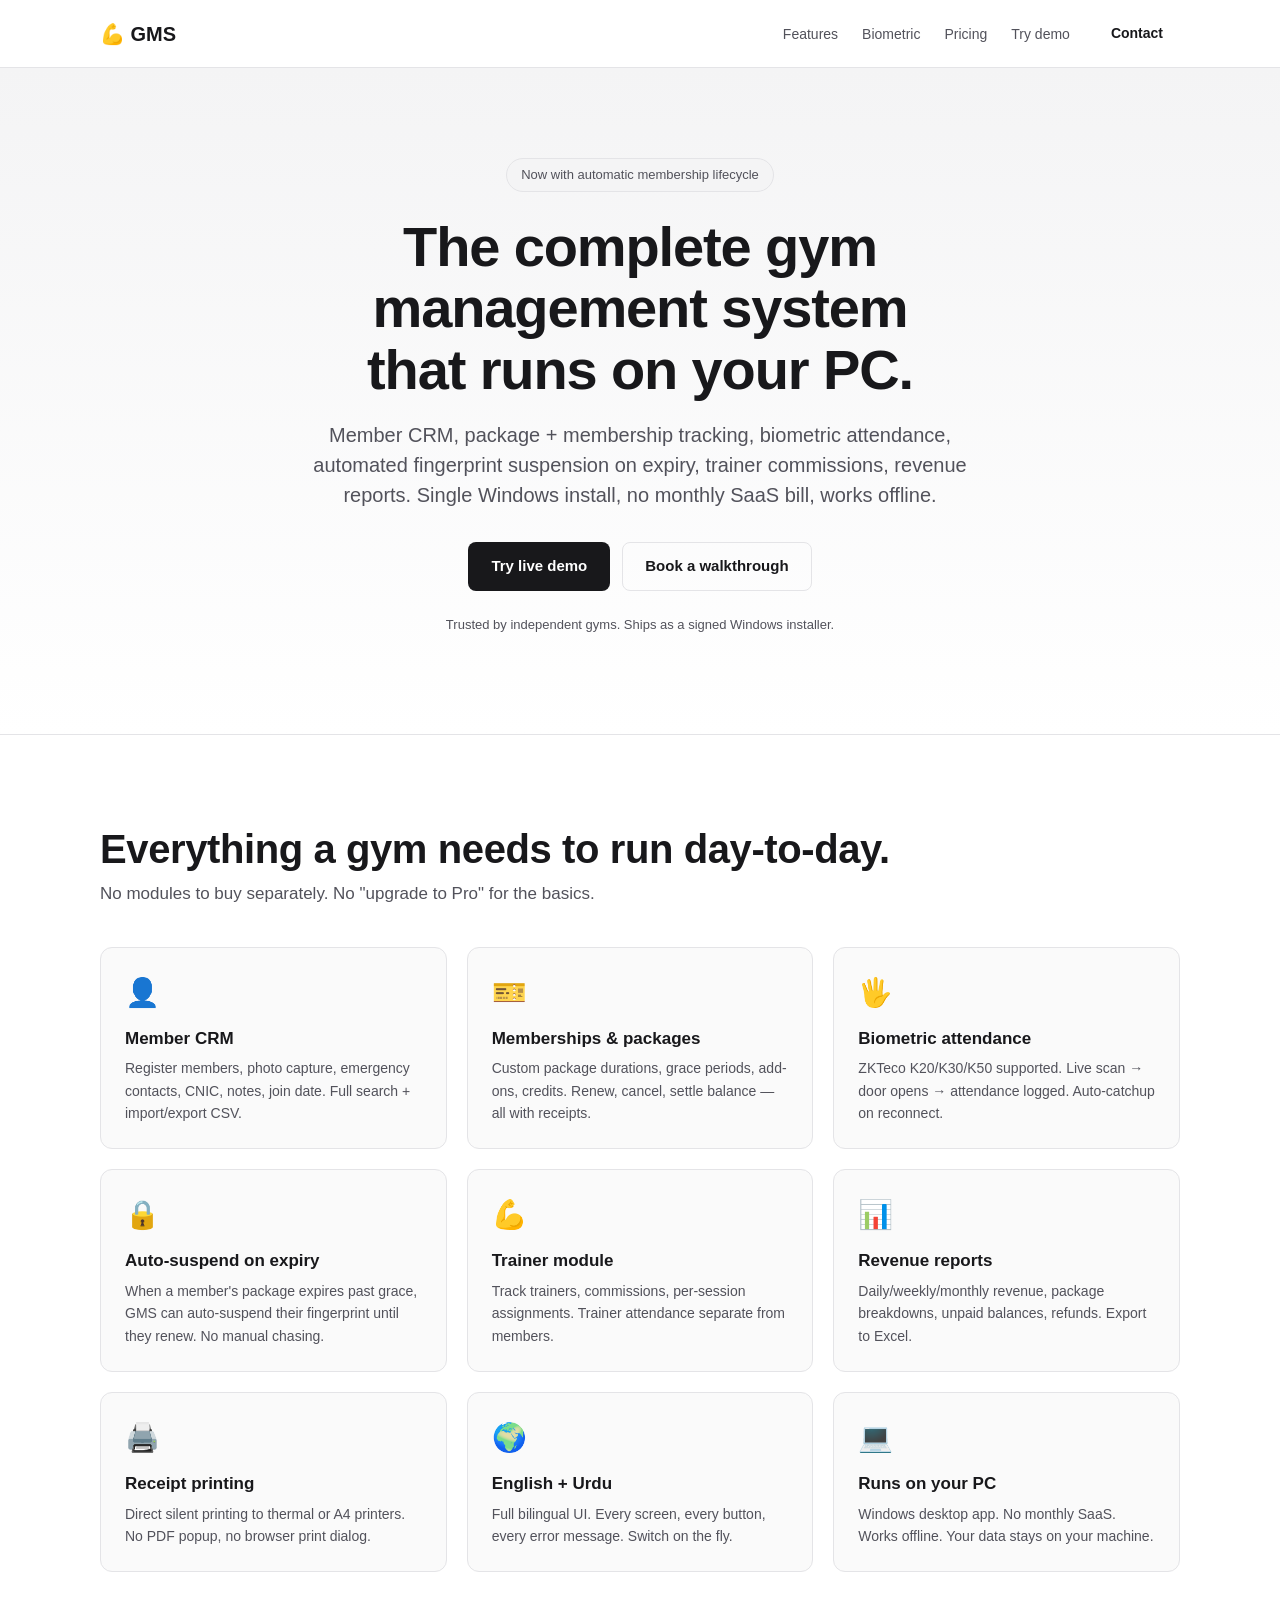
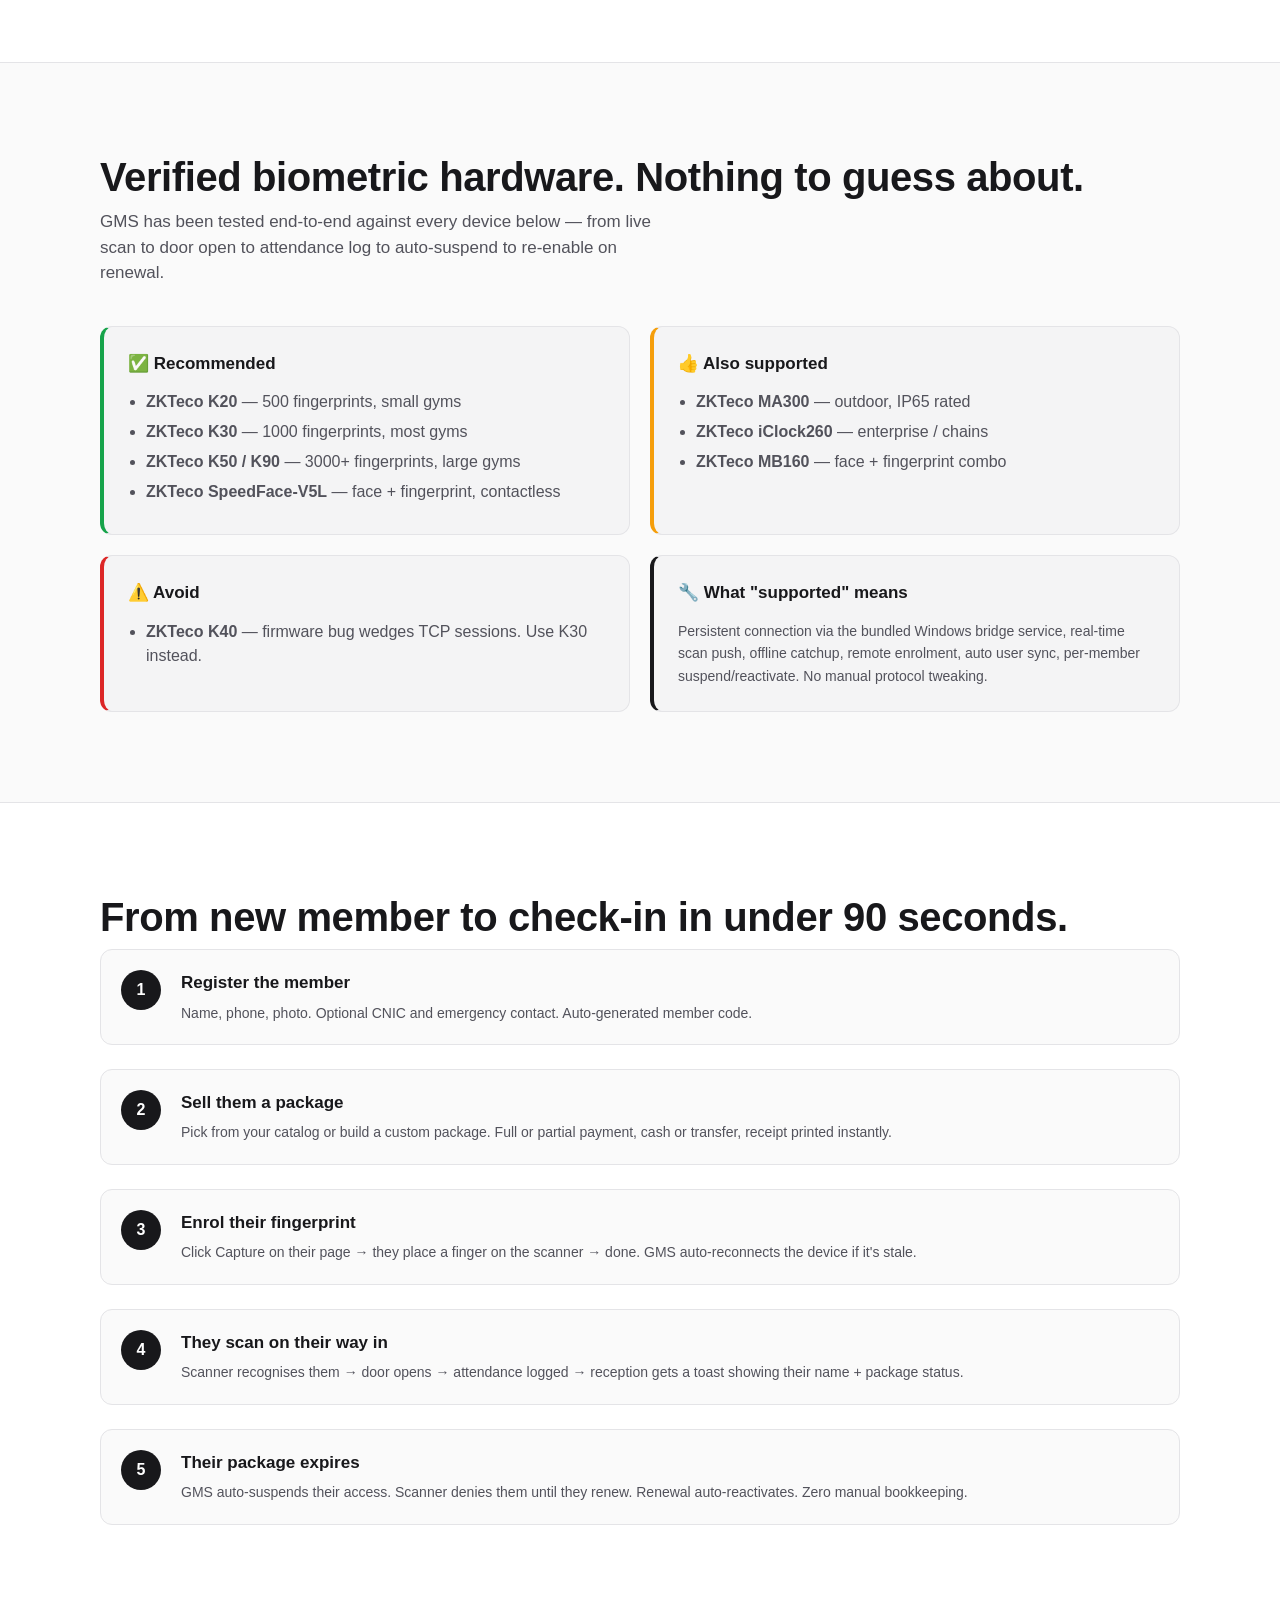
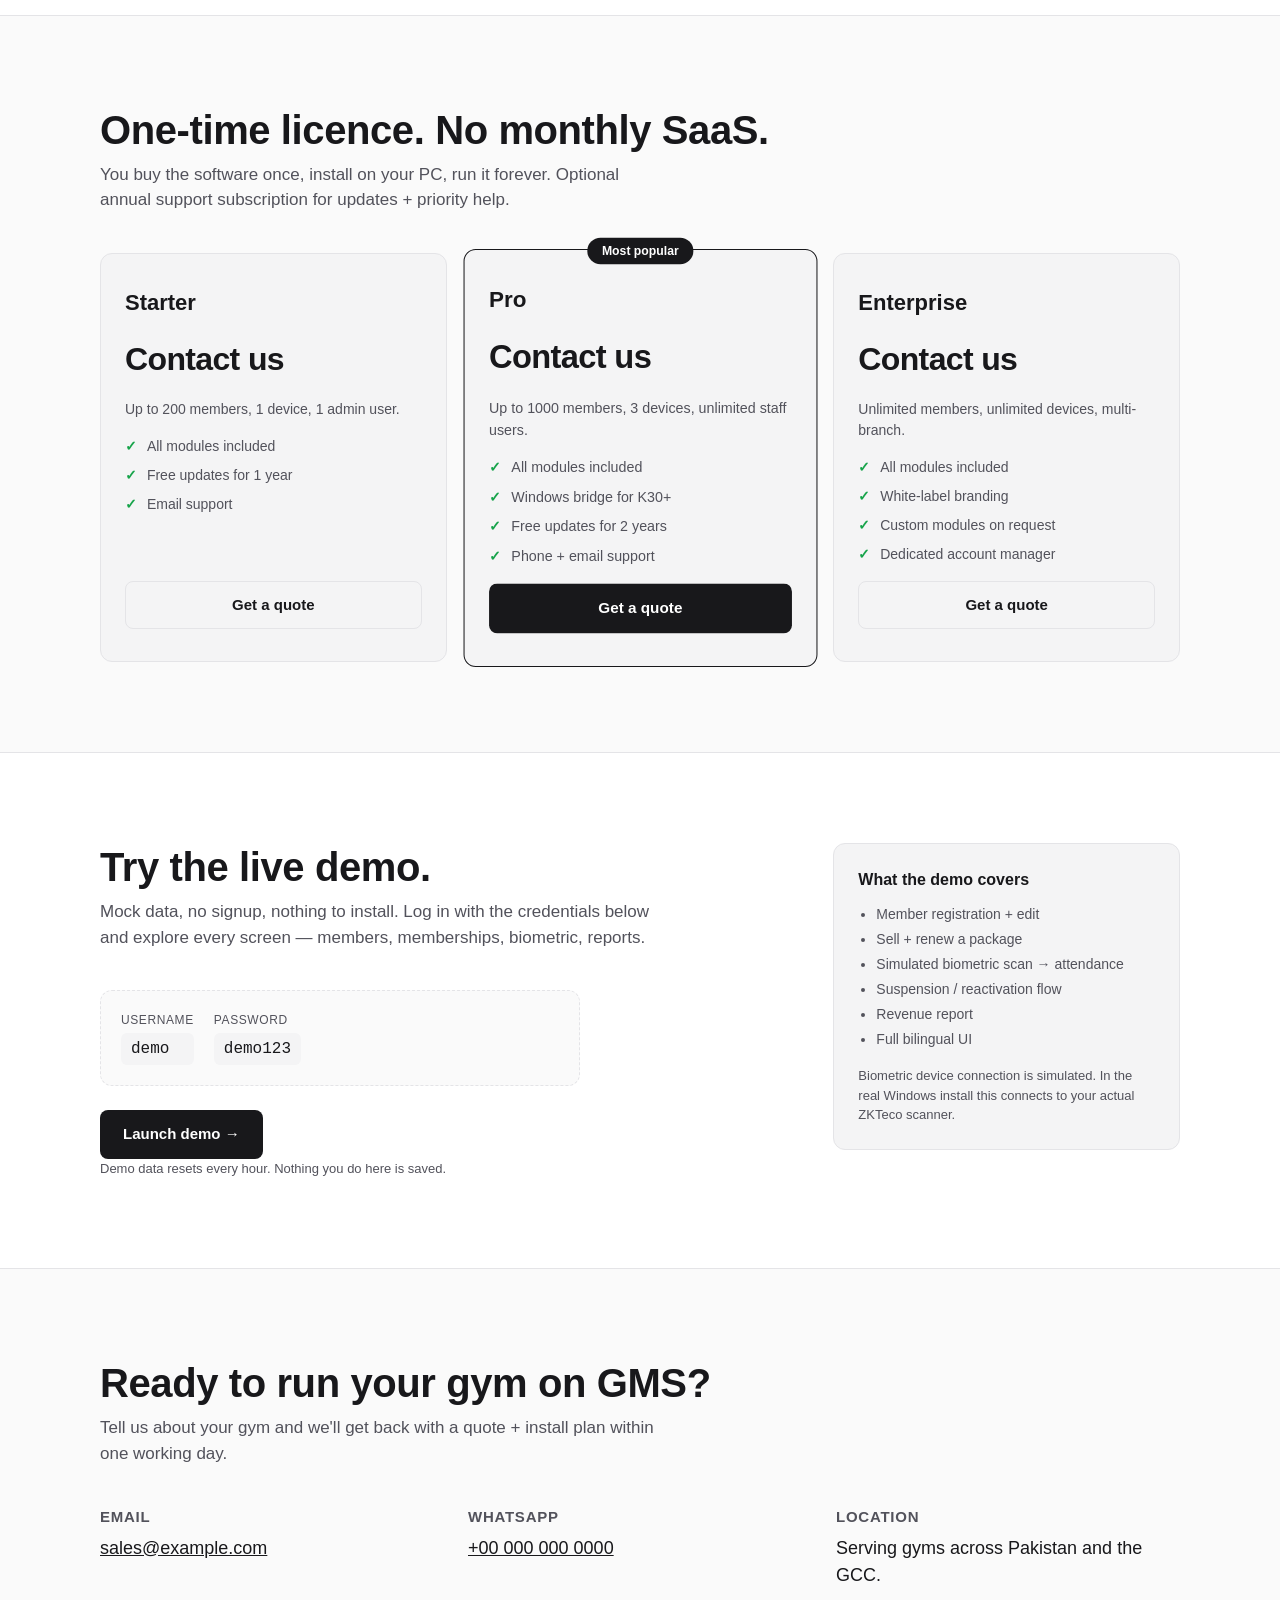
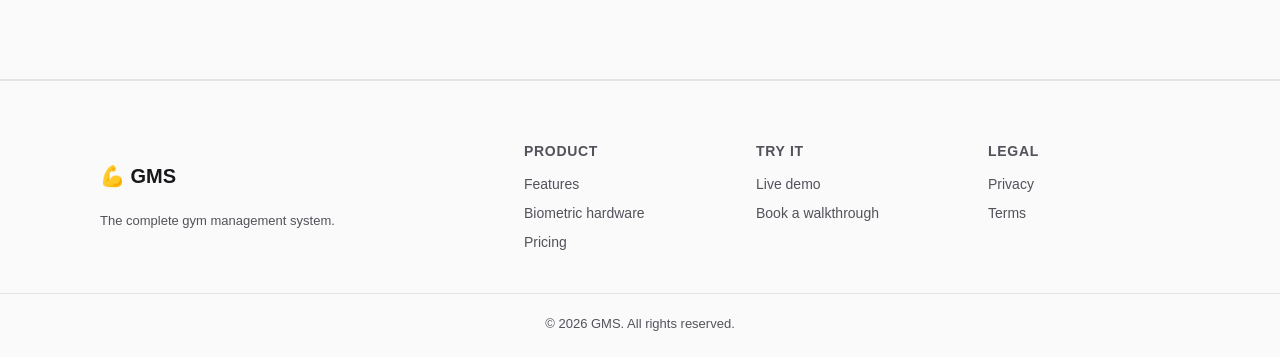
==== index.html @ 35be2ddf "Deploy marketing site Source private; published contents only. aliarsalan177/gms@a6c3817ea24806dac98" ====
<!doctype html>
<html lang="en">
<head>
  <meta charset="utf-8" />
  <meta name="viewport" content="width=device-width,initial-scale=1" />
  <title>GMS — Gym Management System</title>
  <meta name="description" content="Complete gym management with member CRM, membership + package tracking, biometric attendance (ZKTeco), automated suspension on expiry, trainer module, revenue reports, and a Windows desktop app." />
  <link rel="icon" href="data:image/svg+xml,%3Csvg xmlns='http://www.w3.org/2000/svg' viewBox='0 0 100 100'%3E%3Ctext y='.9em' font-size='90'%3E💪%3C/text%3E%3C/svg%3E" />
  <link rel="stylesheet" href="./assets/styles.css" />
</head>
<body>
  <header class="site-header">
    <nav class="wrap">
      <a href="#" class="brand">💪 GMS</a>
      <ul class="nav-links">
        <li><a href="#features">Features</a></li>
        <li><a href="#biometric">Biometric</a></li>
        <li><a href="#pricing">Pricing</a></li>
        <li><a href="#demo">Try demo</a></li>
        <li><a href="#contact" class="btn btn-sm">Contact</a></li>
      </ul>
    </nav>
  </header>

  <section class="hero">
    <div class="wrap">
      <span class="pill">Now with automatic membership lifecycle</span>
      <h1>The complete gym management system that runs on your PC.</h1>
      <p class="lede">
        Member CRM, package + membership tracking, biometric attendance,
        automated fingerprint suspension on expiry, trainer commissions,
        revenue reports. Single Windows install, no monthly SaaS bill,
        works offline.
      </p>
      <div class="cta-row">
        <a href="#demo" class="btn btn-primary">Try live demo</a>
        <a href="#contact" class="btn btn-secondary">Book a walkthrough</a>
      </div>
      <p class="micro">
        Trusted by independent gyms. Ships as a signed Windows installer.
      </p>
    </div>
  </section>

  <section class="section" id="features">
    <div class="wrap">
      <h2>Everything a gym needs to run day-to-day.</h2>
      <p class="sub">
        No modules to buy separately. No "upgrade to Pro" for the basics.
      </p>
      <div class="grid grid-3">
        <article class="card">
          <div class="icon">👤</div>
          <h3>Member CRM</h3>
          <p>Register members, photo capture, emergency contacts, CNIC, notes, join date. Full search + import/export CSV.</p>
        </article>
        <article class="card">
          <div class="icon">🎫</div>
          <h3>Memberships &amp; packages</h3>
          <p>Custom package durations, grace periods, add-ons, credits. Renew, cancel, settle balance — all with receipts.</p>
        </article>
        <article class="card">
          <div class="icon">🖐️</div>
          <h3>Biometric attendance</h3>
          <p>ZKTeco K20/K30/K50 supported. Live scan → door opens → attendance logged. Auto-catchup on reconnect.</p>
        </article>
        <article class="card">
          <div class="icon">🔒</div>
          <h3>Auto-suspend on expiry</h3>
          <p>When a member's package expires past grace, GMS can auto-suspend their fingerprint until they renew. No manual chasing.</p>
        </article>
        <article class="card">
          <div class="icon">💪</div>
          <h3>Trainer module</h3>
          <p>Track trainers, commissions, per-session assignments. Trainer attendance separate from members.</p>
        </article>
        <article class="card">
          <div class="icon">📊</div>
          <h3>Revenue reports</h3>
          <p>Daily/weekly/monthly revenue, package breakdowns, unpaid balances, refunds. Export to Excel.</p>
        </article>
        <article class="card">
          <div class="icon">🖨️</div>
          <h3>Receipt printing</h3>
          <p>Direct silent printing to thermal or A4 printers. No PDF popup, no browser print dialog.</p>
        </article>
        <article class="card">
          <div class="icon">🌍</div>
          <h3>English + Urdu</h3>
          <p>Full bilingual UI. Every screen, every button, every error message. Switch on the fly.</p>
        </article>
        <article class="card">
          <div class="icon">💻</div>
          <h3>Runs on your PC</h3>
          <p>Windows desktop app. No monthly SaaS. Works offline. Your data stays on your machine.</p>
        </article>
      </div>
    </div>
  </section>

  <section class="section section-alt" id="biometric">
    <div class="wrap">
      <h2>Verified biometric hardware. Nothing to guess about.</h2>
      <p class="sub">
        GMS has been tested end-to-end against every device below — from
        live scan to door open to attendance log to auto-suspend to
        re-enable on renewal.
      </p>
      <div class="grid grid-2">
        <div class="device-card device-recommended">
          <h3>✅ Recommended</h3>
          <ul>
            <li><strong>ZKTeco K20</strong> — 500 fingerprints, small gyms</li>
            <li><strong>ZKTeco K30</strong> — 1000 fingerprints, most gyms</li>
            <li><strong>ZKTeco K50 / K90</strong> — 3000+ fingerprints, large gyms</li>
            <li><strong>ZKTeco SpeedFace-V5L</strong> — face + fingerprint, contactless</li>
          </ul>
        </div>
        <div class="device-card device-supported">
          <h3>👍 Also supported</h3>
          <ul>
            <li><strong>ZKTeco MA300</strong> — outdoor, IP65 rated</li>
            <li><strong>ZKTeco iClock260</strong> — enterprise / chains</li>
            <li><strong>ZKTeco MB160</strong> — face + fingerprint combo</li>
          </ul>
        </div>
        <div class="device-card device-avoid">
          <h3>⚠️ Avoid</h3>
          <ul>
            <li><strong>ZKTeco K40</strong> — firmware bug wedges TCP sessions. Use K30 instead.</li>
          </ul>
        </div>
        <div class="device-card device-note">
          <h3>🔧 What "supported" means</h3>
          <p>
            Persistent connection via the bundled Windows bridge service,
            real-time scan push, offline catchup, remote enrolment, auto
            user sync, per-member suspend/reactivate. No manual protocol
            tweaking.
          </p>
        </div>
      </div>
    </div>
  </section>

  <section class="section" id="workflow">
    <div class="wrap">
      <h2>From new member to check-in in under 90 seconds.</h2>
      <ol class="steps">
        <li>
          <span class="step-num">1</span>
          <div>
            <h3>Register the member</h3>
            <p>Name, phone, photo. Optional CNIC and emergency contact. Auto-generated member code.</p>
          </div>
        </li>
        <li>
          <span class="step-num">2</span>
          <div>
            <h3>Sell them a package</h3>
            <p>Pick from your catalog or build a custom package. Full or partial payment, cash or transfer, receipt printed instantly.</p>
          </div>
        </li>
        <li>
          <span class="step-num">3</span>
          <div>
            <h3>Enrol their fingerprint</h3>
            <p>Click Capture on their page → they place a finger on the scanner → done. GMS auto-reconnects the device if it's stale.</p>
          </div>
        </li>
        <li>
          <span class="step-num">4</span>
          <div>
            <h3>They scan on their way in</h3>
            <p>Scanner recognises them → door opens → attendance logged → reception gets a toast showing their name + package status.</p>
          </div>
        </li>
        <li>
          <span class="step-num">5</span>
          <div>
            <h3>Their package expires</h3>
            <p>GMS auto-suspends their access. Scanner denies them until they renew. Renewal auto-reactivates. Zero manual bookkeeping.</p>
          </div>
        </li>
      </ol>
    </div>
  </section>

  <section class="section section-alt" id="pricing">
    <div class="wrap">
      <h2>One-time licence. No monthly SaaS.</h2>
      <p class="sub">
        You buy the software once, install on your PC, run it forever.
        Optional annual support subscription for updates + priority help.
      </p>
      <div class="grid grid-3">
        <article class="price-card">
          <h3>Starter</h3>
          <p class="price">Contact us</p>
          <p>Up to 200 members, 1 device, 1 admin user.</p>
          <ul>
            <li>All modules included</li>
            <li>Free updates for 1 year</li>
            <li>Email support</li>
          </ul>
          <a href="#contact" class="btn btn-secondary">Get a quote</a>
        </article>
        <article class="price-card price-featured">
          <div class="price-tag">Most popular</div>
          <h3>Pro</h3>
          <p class="price">Contact us</p>
          <p>Up to 1000 members, 3 devices, unlimited staff users.</p>
          <ul>
            <li>All modules included</li>
            <li>Windows bridge for K30+</li>
            <li>Free updates for 2 years</li>
            <li>Phone + email support</li>
          </ul>
          <a href="#contact" class="btn btn-primary">Get a quote</a>
        </article>
        <article class="price-card">
          <h3>Enterprise</h3>
          <p class="price">Contact us</p>
          <p>Unlimited members, unlimited devices, multi-branch.</p>
          <ul>
            <li>All modules included</li>
            <li>White-label branding</li>
            <li>Custom modules on request</li>
            <li>Dedicated account manager</li>
          </ul>
          <a href="#contact" class="btn btn-secondary">Get a quote</a>
        </article>
      </div>
    </div>
  </section>

  <section class="section" id="demo">
    <div class="wrap demo-wrap">
      <div>
        <h2>Try the live demo.</h2>
        <p class="sub">
          Mock data, no signup, nothing to install. Log in with the
          credentials below and explore every screen — members,
          memberships, biometric, reports.
        </p>
        <div class="demo-creds">
          <div><span class="demo-label">Username</span><code>demo</code></div>
          <div><span class="demo-label">Password</span><code>demo123</code></div>
        </div>
        <a href="./demo/" class="btn btn-primary">Launch demo →</a>
        <p class="micro">
          Demo data resets every hour. Nothing you do here is saved.
        </p>
      </div>
      <aside class="demo-note">
        <h3>What the demo covers</h3>
        <ul>
          <li>Member registration + edit</li>
          <li>Sell + renew a package</li>
          <li>Simulated biometric scan → attendance</li>
          <li>Suspension / reactivation flow</li>
          <li>Revenue report</li>
          <li>Full bilingual UI</li>
        </ul>
        <p class="micro">
          Biometric device connection is simulated. In the real Windows
          install this connects to your actual ZKTeco scanner.
        </p>
      </aside>
    </div>
  </section>

  <section class="section section-alt" id="contact">
    <div class="wrap">
      <h2>Ready to run your gym on GMS?</h2>
      <p class="sub">Tell us about your gym and we'll get back with a quote + install plan within one working day.</p>
      <div class="contact-grid">
        <div>
          <h3>Email</h3>
          <p><a href="mailto:sales@example.com">sales@example.com</a></p>
        </div>
        <div>
          <h3>WhatsApp</h3>
          <p><a href="https://wa.me/000000000">+00 000 000 0000</a></p>
        </div>
        <div>
          <h3>Location</h3>
          <p>Serving gyms across Pakistan and the GCC.</p>
        </div>
      </div>
    </div>
  </section>

  <footer class="site-footer">
    <div class="wrap footer-grid">
      <div>
        <p class="brand">💪 GMS</p>
        <p class="micro">The complete gym management system.</p>
      </div>
      <div>
        <h4>Product</h4>
        <ul>
          <li><a href="#features">Features</a></li>
          <li><a href="#biometric">Biometric hardware</a></li>
          <li><a href="#pricing">Pricing</a></li>
        </ul>
      </div>
      <div>
        <h4>Try it</h4>
        <ul>
          <li><a href="#demo">Live demo</a></li>
          <li><a href="#contact">Book a walkthrough</a></li>
        </ul>
      </div>
      <div>
        <h4>Legal</h4>
        <ul>
          <li><a href="#">Privacy</a></li>
          <li><a href="#">Terms</a></li>
        </ul>
      </div>
    </div>
    <p class="footer-bar micro">© 2026 GMS. All rights reserved.</p>
  </footer>

  <script src="./assets/script.js"></script>
</body>
</html>
---- assets/styles.css ----
/* GMS marketing site. Dark-first neutral palette (matches the app's
   default theme), single stylesheet, no framework. Loads fast on
   GitHub Pages, prints clean, respects prefers-color-scheme. */

:root {
  --bg: #0a0a0a;
  --panel: #141414;
  --panel-2: #1c1c1c;
  --text: #f5f5f5;
  --text-muted: #a3a3a3;
  --border: #2a2a2a;
  --accent: #ffffff;
  --accent-text: #0a0a0a;
  --success: #16a34a;
  --warning: #f59e0b;
  --danger: #dc2626;
  --hero-grad: linear-gradient(180deg, #141414 0%, #0a0a0a 100%);
}

@media (prefers-color-scheme: light) {
  :root:not([data-theme="dark"]) {
    --bg: #ffffff;
    --panel: #fafafa;
    --panel-2: #f4f4f5;
    --text: #18181b;
    --text-muted: #52525b;
    --border: #e4e4e7;
    --accent: #18181b;
    --accent-text: #ffffff;
    --hero-grad: linear-gradient(180deg, #f4f4f5 0%, #ffffff 100%);
  }
}

* { box-sizing: border-box; }
html { scroll-behavior: smooth; }

body {
  margin: 0;
  background: var(--bg);
  color: var(--text);
  font-family: -apple-system, BlinkMacSystemFont, "Segoe UI", Roboto, Oxygen,
    Ubuntu, sans-serif;
  line-height: 1.5;
  -webkit-font-smoothing: antialiased;
}

a { color: inherit; }
a:hover { opacity: 0.85; }

.wrap {
  max-width: 1120px;
  margin: 0 auto;
  padding: 0 20px;
}

/* Header */
.site-header {
  position: sticky;
  top: 0;
  z-index: 10;
  background: color-mix(in srgb, var(--bg) 90%, transparent);
  backdrop-filter: blur(8px);
  border-bottom: 1px solid var(--border);
}
.site-header nav {
  display: flex;
  align-items: center;
  justify-content: space-between;
  padding-top: 14px;
  padding-bottom: 14px;
}
.brand {
  font-weight: 700;
  font-size: 20px;
  text-decoration: none;
}
.nav-links {
  display: flex;
  gap: 24px;
  list-style: none;
  margin: 0;
  padding: 0;
  align-items: center;
}
.nav-links a {
  text-decoration: none;
  font-size: 14px;
  color: var(--text-muted);
}
.nav-links a:hover { color: var(--text); }
@media (max-width: 720px) {
  .nav-links { display: none; }
  .nav-links li:last-child { display: block; }
  .nav-links { display: flex; }
  .nav-links li:not(:last-child) { display: none; }
}

/* Buttons */
.btn {
  display: inline-flex;
  align-items: center;
  justify-content: center;
  gap: 8px;
  padding: 12px 22px;
  border-radius: 8px;
  text-decoration: none;
  font-weight: 600;
  font-size: 15px;
  border: 1px solid transparent;
  transition: transform 0.1s, background 0.2s;
  cursor: pointer;
}
.btn:hover { transform: translateY(-1px); }
.btn:active { transform: translateY(0); }
.btn-primary {
  background: var(--accent);
  color: var(--accent-text);
}
.btn-secondary {
  background: transparent;
  color: var(--text);
  border-color: var(--border);
}
.btn-sm {
  padding: 8px 16px;
  font-size: 13px;
}

/* Hero */
.hero {
  padding: 90px 0 100px;
  background: var(--hero-grad);
  border-bottom: 1px solid var(--border);
}
.hero .wrap { text-align: center; }
.pill {
  display: inline-block;
  padding: 6px 14px;
  border-radius: 999px;
  background: var(--panel-2);
  border: 1px solid var(--border);
  color: var(--text-muted);
  font-size: 13px;
  margin-bottom: 24px;
}
.hero h1 {
  font-size: clamp(32px, 5vw, 56px);
  line-height: 1.1;
  margin: 0 0 20px;
  letter-spacing: -0.02em;
  max-width: 20ch;
  margin-inline: auto;
}
.lede {
  font-size: clamp(16px, 2vw, 20px);
  color: var(--text-muted);
  max-width: 60ch;
  margin: 0 auto 32px;
}
.cta-row {
  display: flex;
  gap: 12px;
  justify-content: center;
  flex-wrap: wrap;
  margin-bottom: 24px;
}
.micro {
  font-size: 13px;
  color: var(--text-muted);
  margin: 0;
}

/* Sections */
.section {
  padding: 90px 0;
  border-bottom: 1px solid var(--border);
}
.section-alt {
  background: var(--panel);
}
.section h2 {
  font-size: clamp(28px, 3.5vw, 40px);
  margin: 0 0 8px;
  letter-spacing: -0.01em;
  line-height: 1.2;
}
.section .sub {
  color: var(--text-muted);
  font-size: 17px;
  margin: 0 0 40px;
  max-width: 60ch;
}

/* Feature grid */
.grid {
  display: grid;
  gap: 20px;
}
.grid-2 { grid-template-columns: repeat(2, 1fr); }
.grid-3 { grid-template-columns: repeat(3, 1fr); }
@media (max-width: 900px) {
  .grid-3 { grid-template-columns: repeat(2, 1fr); }
}
@media (max-width: 600px) {
  .grid-2, .grid-3 { grid-template-columns: 1fr; }
}

.card {
  padding: 24px;
  background: var(--panel);
  border: 1px solid var(--border);
  border-radius: 12px;
}
.section-alt .card { background: var(--panel-2); }
.card .icon {
  font-size: 28px;
  margin-bottom: 12px;
}
.card h3 {
  font-size: 17px;
  margin: 0 0 6px;
}
.card p {
  margin: 0;
  color: var(--text-muted);
  font-size: 14px;
  line-height: 1.6;
}

/* Device cards */
.device-card {
  padding: 24px;
  background: var(--panel-2);
  border: 1px solid var(--border);
  border-radius: 12px;
  border-left: 4px solid var(--border);
}
.device-card h3 { margin: 0 0 14px; font-size: 17px; }
.device-card ul { margin: 0; padding-left: 18px; color: var(--text-muted); }
.device-card ul li { margin-bottom: 6px; }
.device-card p { margin: 0; color: var(--text-muted); font-size: 14px; line-height: 1.6; }
.device-recommended { border-left-color: var(--success); }
.device-supported { border-left-color: var(--warning); }
.device-avoid { border-left-color: var(--danger); }
.device-note { border-left-color: var(--accent); }

/* Steps */
.steps {
  list-style: none;
  padding: 0;
  margin: 0;
  display: flex;
  flex-direction: column;
  gap: 24px;
}
.steps li {
  display: flex;
  gap: 20px;
  padding: 20px;
  background: var(--panel);
  border: 1px solid var(--border);
  border-radius: 12px;
}
.step-num {
  flex-shrink: 0;
  width: 40px;
  height: 40px;
  border-radius: 999px;
  background: var(--accent);
  color: var(--accent-text);
  font-weight: 700;
  display: flex;
  align-items: center;
  justify-content: center;
}
.steps h3 { margin: 0 0 6px; font-size: 17px; }
.steps p { margin: 0; color: var(--text-muted); font-size: 14px; line-height: 1.6; }

/* Pricing */
.price-card {
  padding: 32px 24px;
  background: var(--panel-2);
  border: 1px solid var(--border);
  border-radius: 12px;
  display: flex;
  flex-direction: column;
  gap: 16px;
  position: relative;
}
.price-featured {
  border-color: var(--accent);
  transform: scale(1.02);
}
.price-tag {
  position: absolute;
  top: -12px;
  left: 50%;
  transform: translateX(-50%);
  background: var(--accent);
  color: var(--accent-text);
  font-size: 12px;
  font-weight: 700;
  padding: 4px 14px;
  border-radius: 999px;
}
.price-card h3 { margin: 0; font-size: 22px; }
.price-card .price {
  font-size: 32px;
  font-weight: 700;
  margin: 0;
  letter-spacing: -0.02em;
}
.price-card > p:not(.price) {
  color: var(--text-muted);
  margin: 0;
  font-size: 14px;
}
.price-card ul {
  list-style: none;
  padding: 0;
  margin: 0;
  color: var(--text-muted);
  font-size: 14px;
  display: flex;
  flex-direction: column;
  gap: 8px;
}
.price-card ul li::before {
  content: "✓ ";
  color: var(--success);
  font-weight: 700;
  margin-right: 6px;
}
.price-card .btn {
  margin-top: auto;
}

/* Demo section */
.demo-wrap {
  display: grid;
  grid-template-columns: 2fr 1fr;
  gap: 40px;
  align-items: start;
}
@media (max-width: 800px) {
  .demo-wrap { grid-template-columns: 1fr; }
}
.demo-creds {
  display: flex;
  gap: 20px;
  padding: 20px;
  background: var(--panel);
  border: 1px dashed var(--border);
  border-radius: 12px;
  margin: 24px 0;
  max-width: 480px;
  flex-wrap: wrap;
}
.demo-creds > div { display: flex; flex-direction: column; gap: 4px; }
.demo-label {
  font-size: 12px;
  color: var(--text-muted);
  text-transform: uppercase;
  letter-spacing: 0.05em;
}
.demo-creds code {
  font-family: ui-monospace, SFMono-Regular, "SF Mono", Menlo, Consolas, monospace;
  font-size: 16px;
  padding: 4px 10px;
  background: var(--panel-2);
  border-radius: 6px;
}
.demo-note {
  padding: 24px;
  background: var(--panel-2);
  border-radius: 12px;
  border: 1px solid var(--border);
}
.demo-note h3 { margin: 0 0 12px; font-size: 16px; }
.demo-note ul {
  margin: 0 0 16px;
  padding-left: 18px;
  font-size: 14px;
  color: var(--text-muted);
}
.demo-note ul li { margin-bottom: 4px; }

/* Contact grid */
.contact-grid {
  display: grid;
  grid-template-columns: repeat(3, 1fr);
  gap: 24px;
}
@media (max-width: 700px) { .contact-grid { grid-template-columns: 1fr; } }
.contact-grid h3 { margin: 0 0 6px; font-size: 15px; color: var(--text-muted); text-transform: uppercase; letter-spacing: 0.05em; }
.contact-grid p { margin: 0; font-size: 18px; }

/* Footer */
.site-footer {
  padding: 60px 0 24px;
  background: var(--panel);
  border-top: 1px solid var(--border);
}
.footer-grid {
  display: grid;
  grid-template-columns: 2fr 1fr 1fr 1fr;
  gap: 40px;
  margin-bottom: 40px;
}
@media (max-width: 700px) { .footer-grid { grid-template-columns: 1fr 1fr; } }
.site-footer h4 { margin: 0 0 12px; font-size: 14px; color: var(--text-muted); text-transform: uppercase; letter-spacing: 0.05em; }
.site-footer ul { list-style: none; padding: 0; margin: 0; display: flex; flex-direction: column; gap: 8px; font-size: 14px; }
.site-footer ul a { text-decoration: none; color: var(--text-muted); }
.site-footer ul a:hover { color: var(--text); }
.footer-bar {
  border-top: 1px solid var(--border);
  padding-top: 20px;
  text-align: center;
}
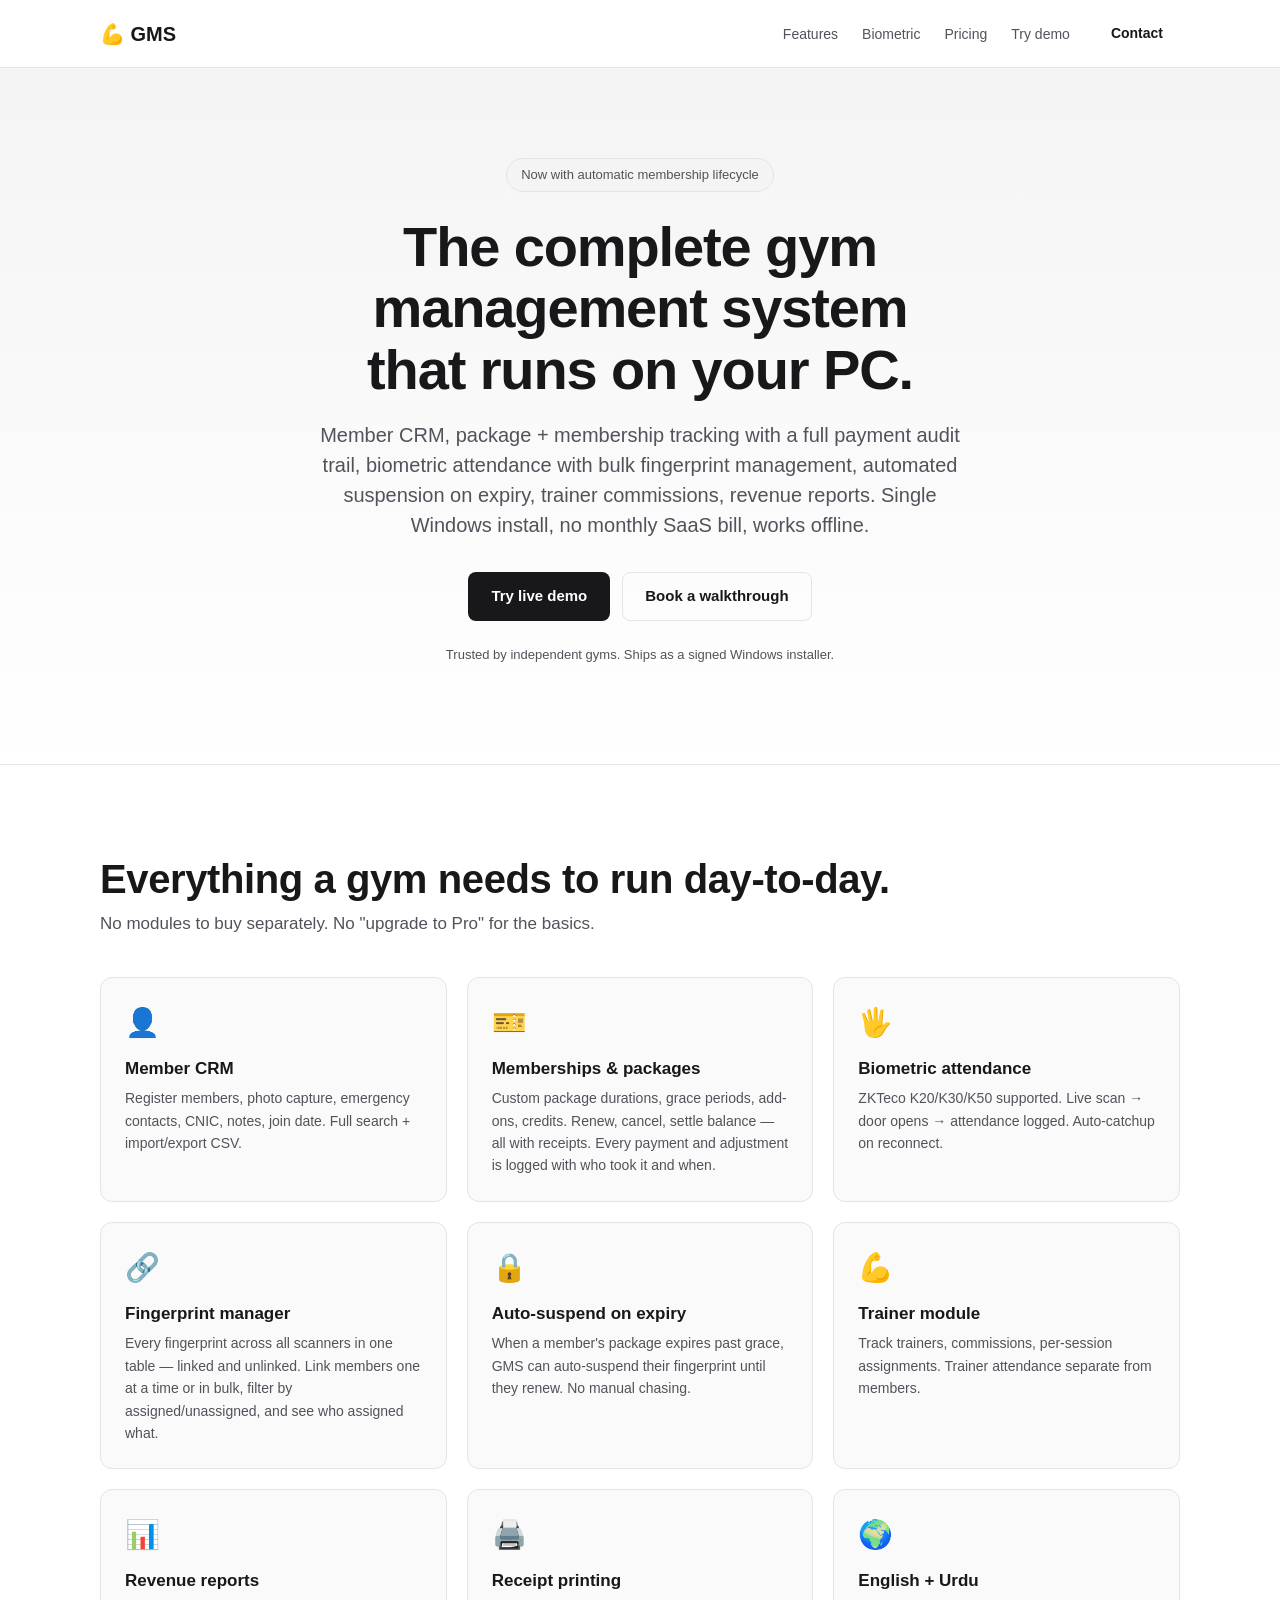
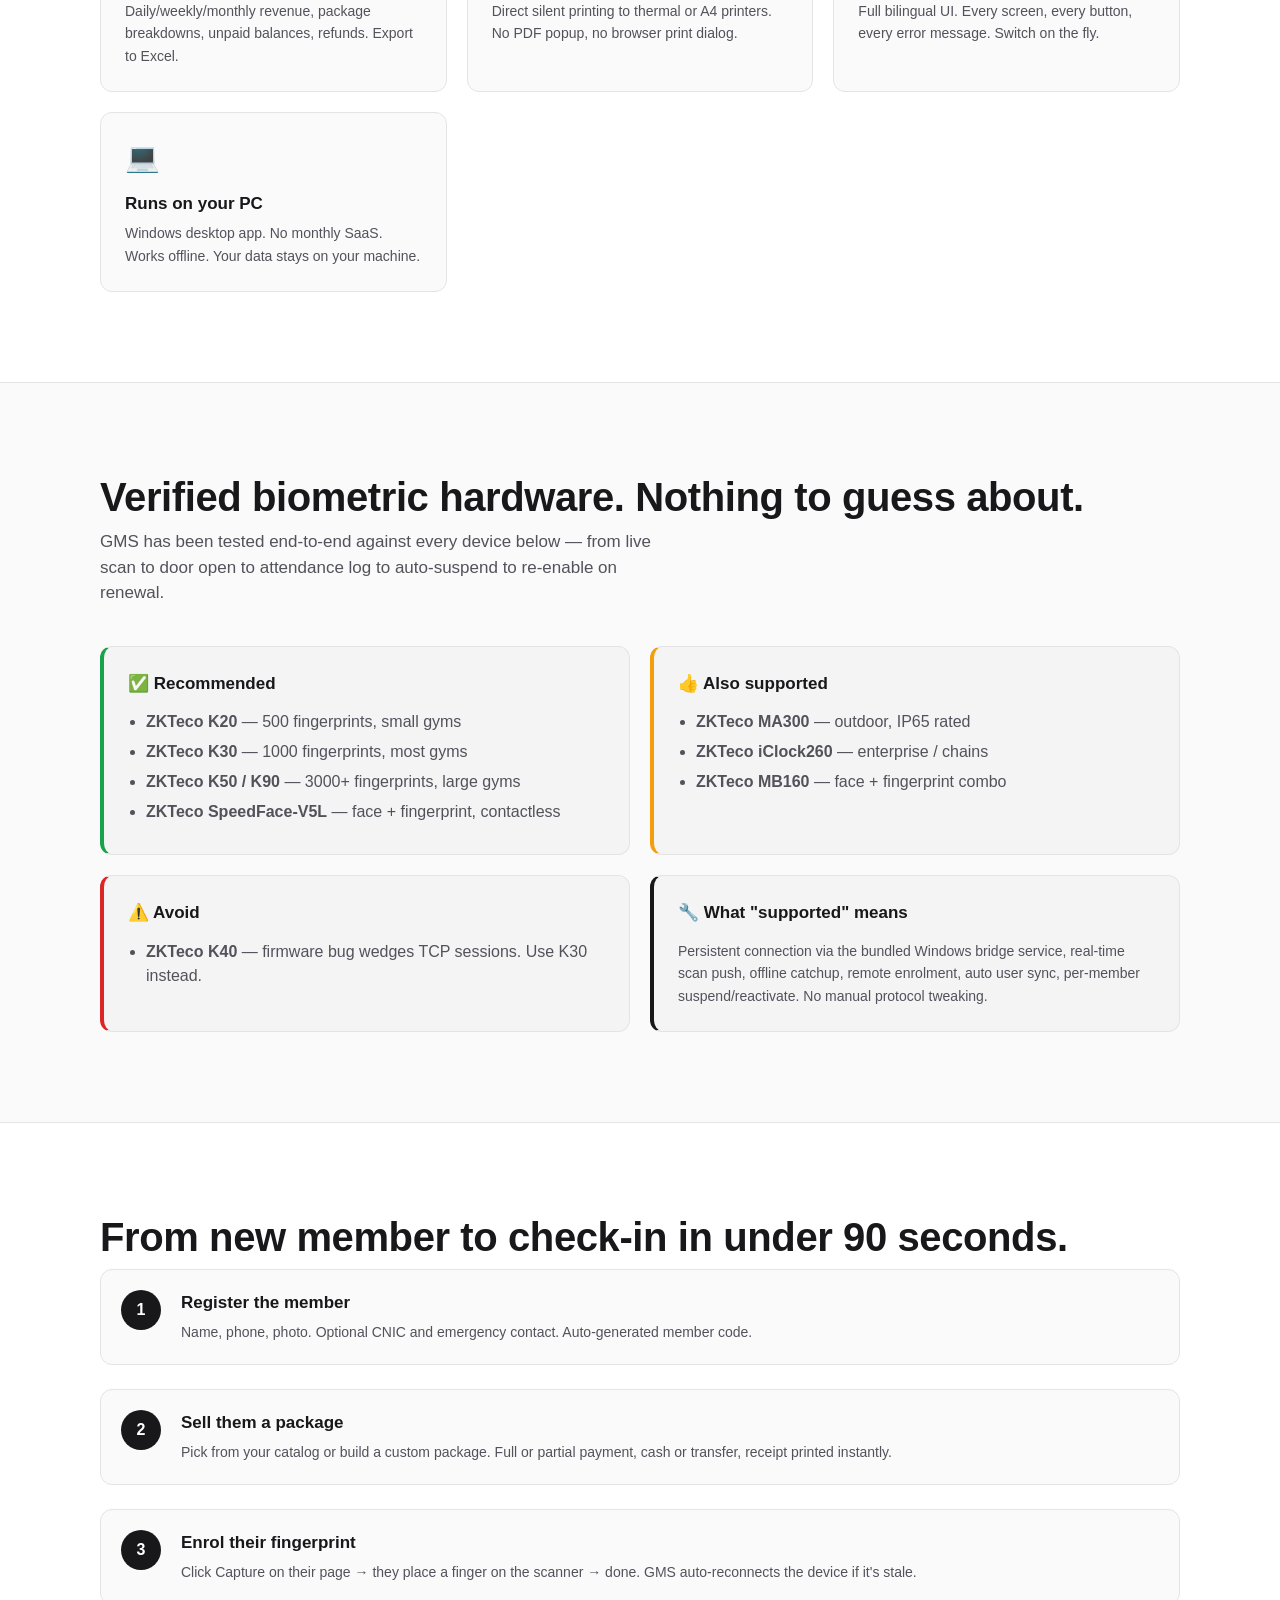
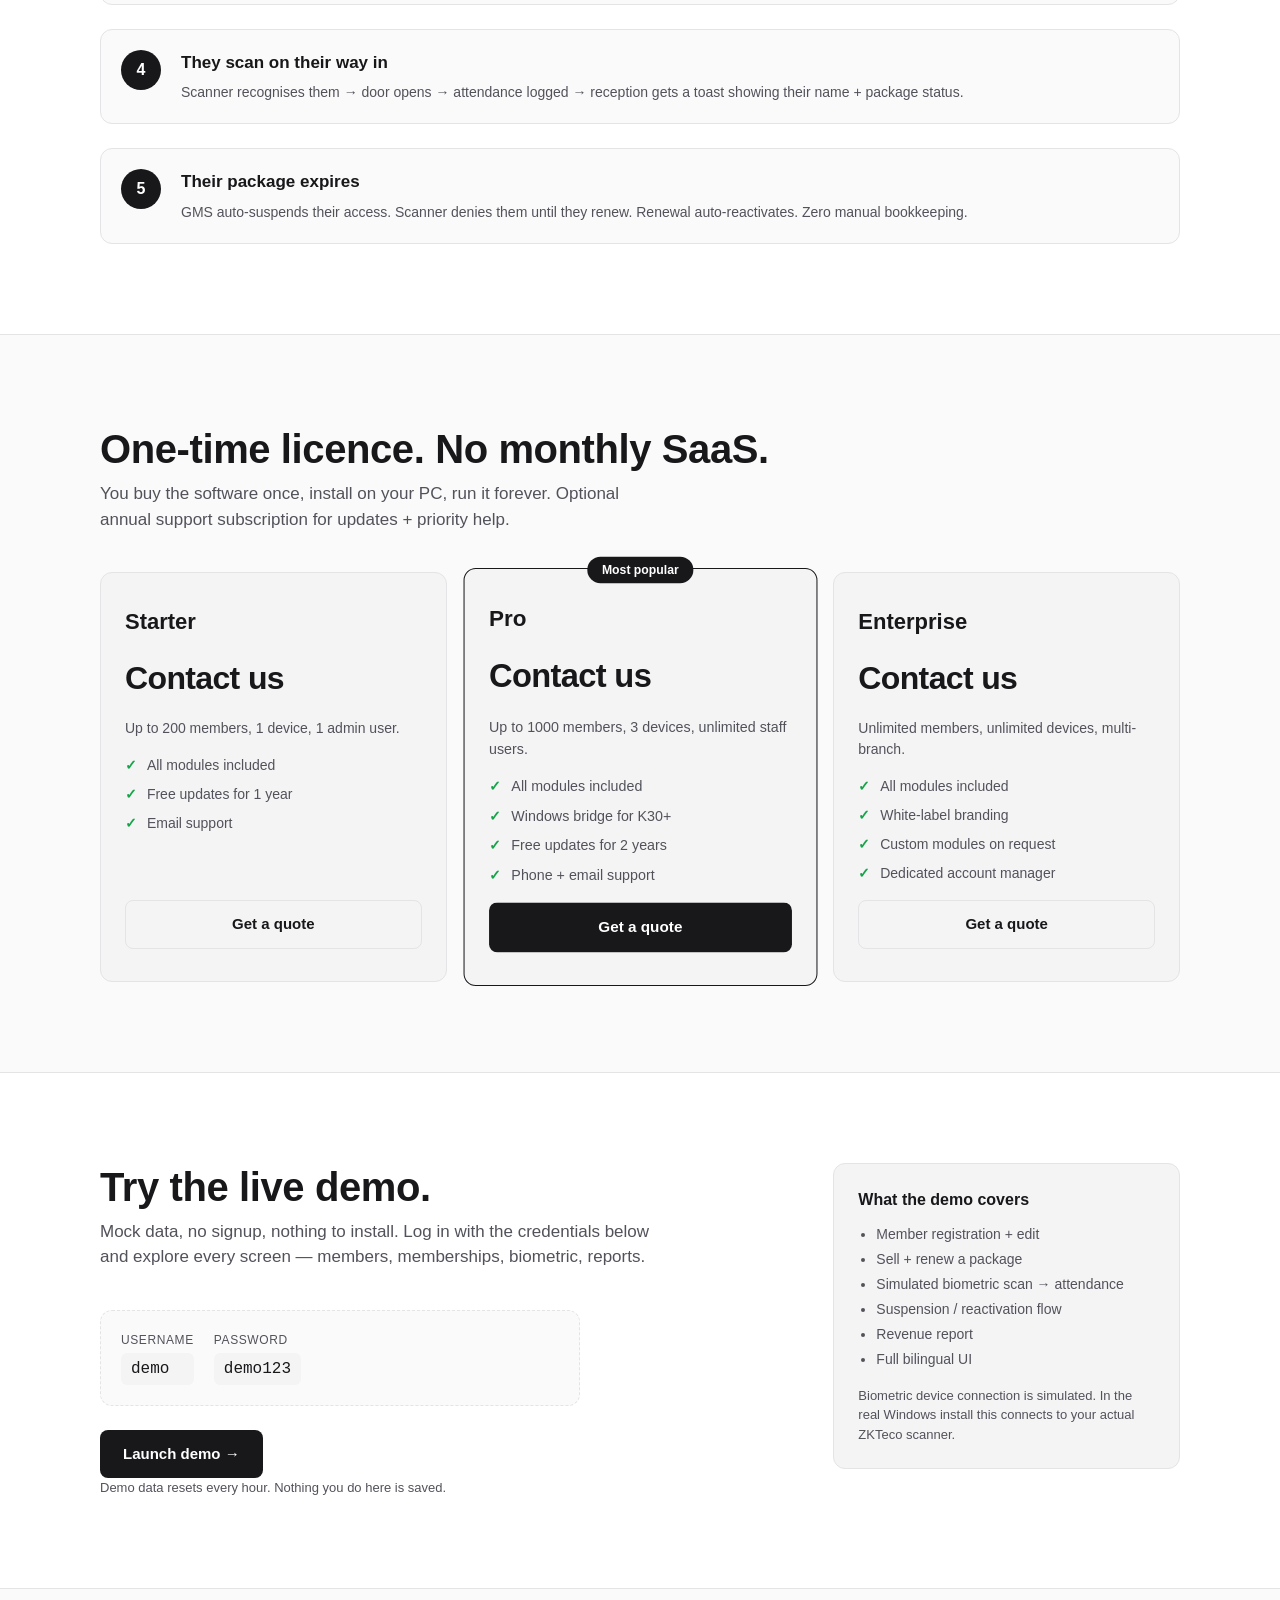
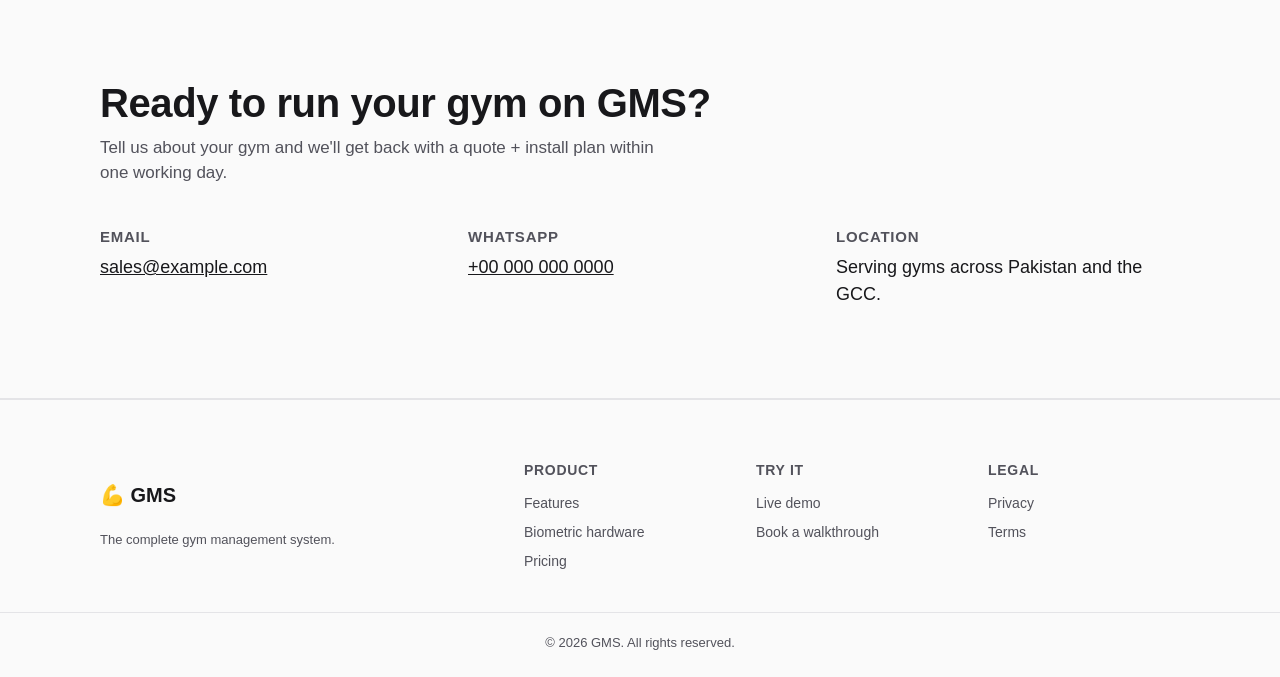
==== commit bade71a4: "Deploy marketing site Source private; published contents only. aliarsalan177/gms@ace3f522f0b35ccb6e4" ====
--- a/index.html
+++ b/index.html
@@ -1,10 +1,11 @@
 <!doctype html>
+<!-- Deployed via GitHub Actions from the private source repo. -->
 <html lang="en">
 <head>
   <meta charset="utf-8" />
   <meta name="viewport" content="width=device-width,initial-scale=1" />
   <title>GMS — Gym Management System</title>
-  <meta name="description" content="Complete gym management with member CRM, membership + package tracking, biometric attendance (ZKTeco), automated suspension on expiry, trainer module, revenue reports, and a Windows desktop app." />
+  <meta name="description" content="Complete gym management with member CRM, membership + package tracking, a full payment audit trail, biometric attendance (ZKTeco) with bulk fingerprint management, automated suspension on expiry, trainer module, revenue reports, and a Windows desktop app." />
   <link rel="icon" href="data:image/svg+xml,%3Csvg xmlns='http://www.w3.org/2000/svg' viewBox='0 0 100 100'%3E%3Ctext y='.9em' font-size='90'%3E💪%3C/text%3E%3C/svg%3E" />
   <link rel="stylesheet" href="./assets/styles.css" />
 </head>
@@ -27,8 +28,9 @@
       <span class="pill">Now with automatic membership lifecycle</span>
       <h1>The complete gym management system that runs on your PC.</h1>
       <p class="lede">
-        Member CRM, package + membership tracking, biometric attendance,
-        automated fingerprint suspension on expiry, trainer commissions,
+        Member CRM, package + membership tracking with a full payment
+        audit trail, biometric attendance with bulk fingerprint
+        management, automated suspension on expiry, trainer commissions,
         revenue reports. Single Windows install, no monthly SaaS bill,
         works offline.
       </p>
@@ -57,12 +59,17 @@
         <article class="card">
           <div class="icon">🎫</div>
           <h3>Memberships &amp; packages</h3>
-          <p>Custom package durations, grace periods, add-ons, credits. Renew, cancel, settle balance — all with receipts.</p>
+          <p>Custom package durations, grace periods, add-ons, credits. Renew, cancel, settle balance — all with receipts. Every payment and adjustment is logged with who took it and when.</p>
         </article>
         <article class="card">
           <div class="icon">🖐️</div>
           <h3>Biometric attendance</h3>
           <p>ZKTeco K20/K30/K50 supported. Live scan → door opens → attendance logged. Auto-catchup on reconnect.</p>
+        </article>
+        <article class="card">
+          <div class="icon">🔗</div>
+          <h3>Fingerprint manager</h3>
+          <p>Every fingerprint across all scanners in one table — linked and unlinked. Link members one at a time or in bulk, filter by assigned/unassigned, and see who assigned what.</p>
         </article>
         <article class="card">
           <div class="icon">🔒</div>
